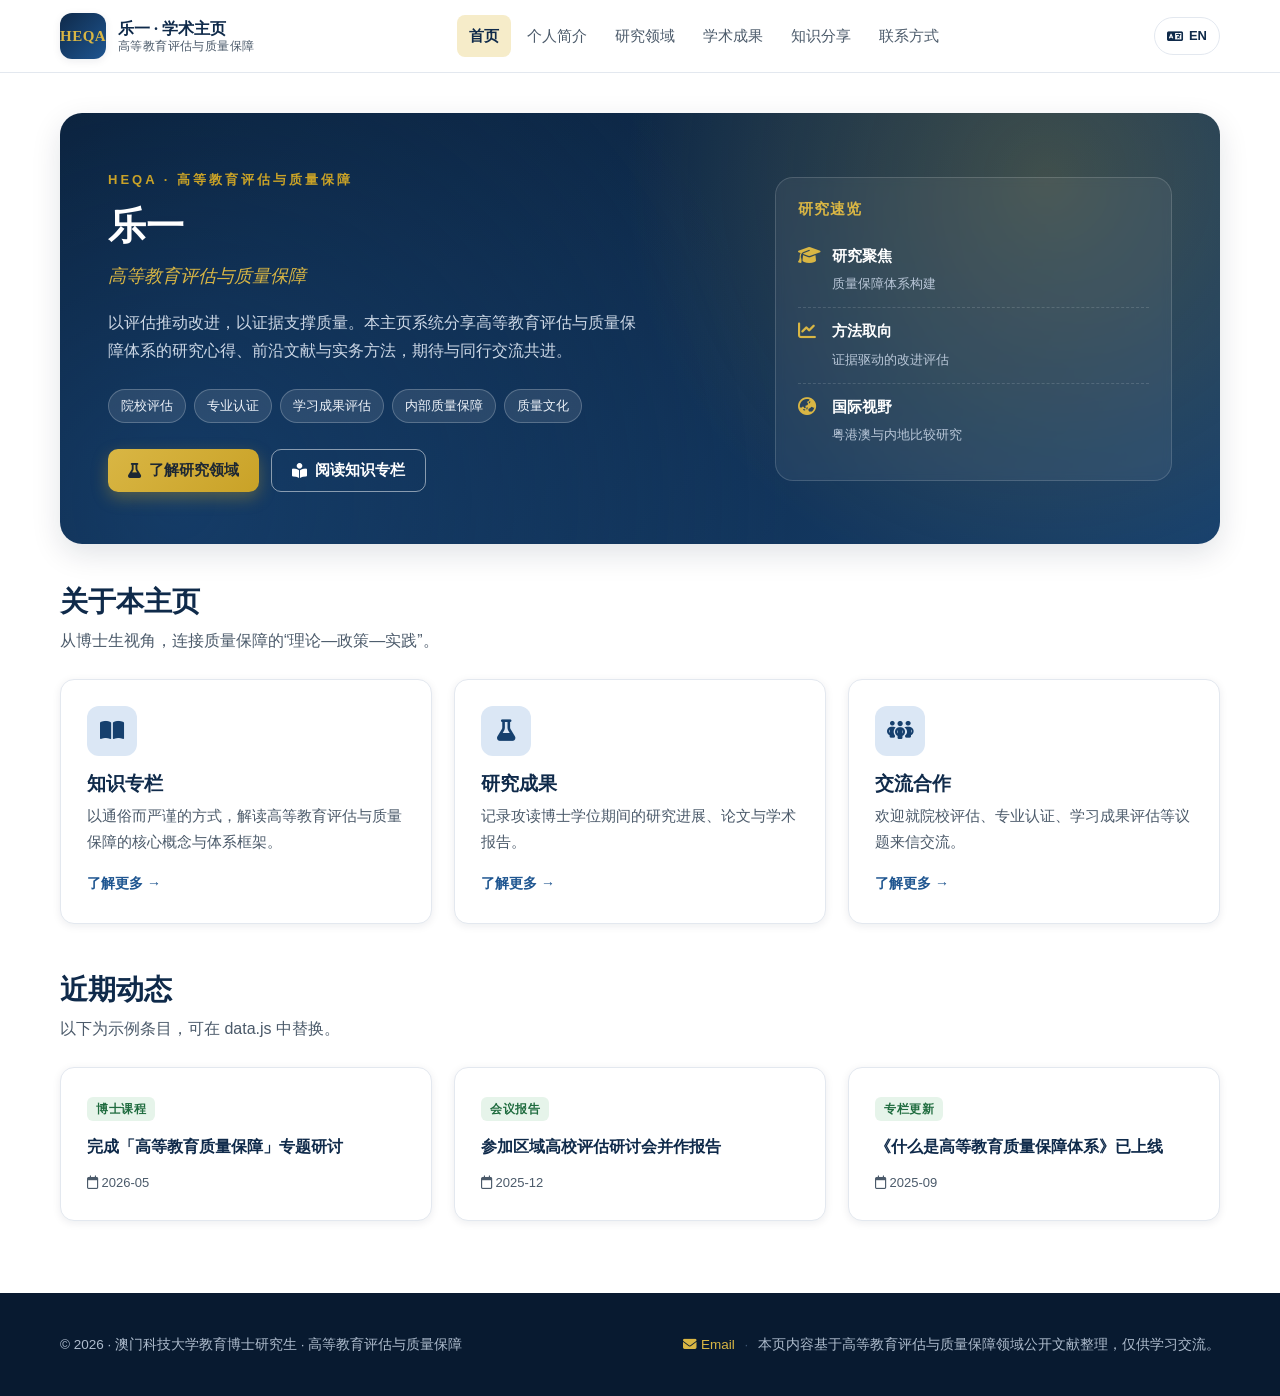
==== index.html @ 253b326a "Initial commit: 个人学术主页（高等教育评估与质量保障）" ====
<!DOCTYPE html>
<html lang="zh-CN">
<head>
  <meta charset="UTF-8" />
  <meta name="viewport" content="width=device-width, initial-scale=1.0" />
  <meta name="description" content="高等教育评估与质量保障体系知识分享主页" />
  <title>高等教育评估与质量保障 · Academic Homepage</title>
  <link rel="icon" type="image/svg+xml" href="data:image/svg+xml,%3Csvg xmlns='http://www.w3.org/2000/svg' viewBox='0 0 100 100'%3E%3Crect width='100' height='100' rx='20' fill='%230f2a4a'/%3E%3Ctext x='50' y='68' font-size='52' text-anchor='middle' fill='%23c9a227' font-family='Georgia'%3E%E8%B5%B7%3C/text%3E%3C/svg%3E" />
  <link rel="stylesheet" href="css/style.css" />
  <link rel="stylesheet" href="https://cdnjs.cloudflare.com/ajax/libs/font-awesome/6.5.2/css/all.min.css" />
</head>
<body>
  <a class="skip-link" href="#main">跳到主要内容 / Skip to content</a>

  <!-- ======= Header ======= -->
  <header class="site-header" id="siteHeader">
    <div class="container header-inner">
      <a class="brand" href="#/home" data-nav="home">
        <span class="brand-mark">HEQA</span>
        <span class="brand-text">
          <strong id="brandTitle">高等教育评估与质量保障</strong>
          <small id="brandSub">Academic Homepage · 学术主页</small>
        </span>
      </a>

      <nav class="main-nav" id="mainNav" aria-label="主导航">
        <button class="nav-link" data-nav="home" data-i18n="nav.home">首页</button>
        <button class="nav-link" data-nav="about" data-i18n="nav.about">个人简介</button>
        <button class="nav-link" data-nav="research" data-i18n="nav.research">研究领域</button>
        <button class="nav-link" data-nav="publications" data-i18n="nav.publications">学术成果</button>
        <button class="nav-link" data-nav="knowledge" data-i18n="nav.knowledge">知识分享</button>
        <button class="nav-link" data-nav="contact" data-i18n="nav.contact">联系方式</button>
      </nav>

      <div class="header-tools">
        <button class="lang-toggle" id="langToggle" aria-label="切换语言">
          <i class="fa-solid fa-language"></i>
          <span id="langLabel">EN</span>
        </button>
        <button class="menu-toggle" id="menuToggle" aria-label="打开菜单" aria-expanded="false">
          <i class="fa-solid fa-bars"></i>
        </button>
      </div>
    </div>
  </header>

  <!-- ======= Main ======= -->
  <main id="main">
    <!-- 单页应用内容容器：由 app.js 按路由渲染 -->
    <div id="app" class="page-container"></div>
  </main>

  <!-- ======= Footer ======= -->
  <footer class="site-footer">
    <div class="container footer-inner">
      <p id="footerNote">© 2026 · 澳门科技大学教育博士研究生 · 高等教育评估与质量保障</p>
      <p class="footer-links">
        <a href="mailto:junjiel10@student.must.edu.mo"><i class="fa-solid fa-envelope"></i> Email</a>
        <span class="dot">·</span>
        <span data-i18n="footer.built">基于知识共享精神维护，欢迎交流指正。</span>
      </p>
    </div>
  </footer>

  <!-- 文章/弹窗渲染目标 -->
  <div id="modalRoot"></div>

  <script src="js/data.js"></script>
  <script src="js/app.js"></script>
</body>
</html>
---- css/style.css ----
/* ============================================================
   Academic Homepage — Higher Education Assessment & QA
   学术风格：深蓝 + 金 + 白，衬线标题，干净可读
   ============================================================ */

:root {
  --navy-900: #081a30;
  --navy-800: #0f2a4a;
  --navy-700: #16406e;
  --navy-600: #1e5590;
  --navy-100: #dbe7f5;
  --gold-500: #c9a227;
  --gold-400: #d9b644;
  --gold-100: #f6ecc9;
  --ink: #1c2733;
  --ink-soft: #4b5a6a;
  --paper: #ffffff;
  --paper-soft: #f6f8fb;
  --line: #e3e8ef;
  --shadow-sm: 0 2px 8px rgba(8, 26, 48, .08);
  --shadow-md: 0 10px 30px rgba(8, 26, 48, .12);
  --radius: 14px;
  --serif: "Georgia", "Times New Roman", "Songti SC", "STSong", "SimSun", "Noto Serif SC", serif;
  --sans: "Segoe UI", "Microsoft YaHei", "PingFang SC", "Helvetica Neue", Arial, sans-serif;
}

* { box-sizing: border-box; }

html { scroll-behavior: smooth; }

body {
  margin: 0;
  font-family: var(--sans);
  color: var(--ink);
  background: var(--paper);
  line-height: 1.75;
  -webkit-font-smoothing: antialiased;
}

h1, h2, h3, .serif { font-family: var(--serif); }
h1, h2, h3 { line-height: 1.3; color: var(--navy-800); margin: 0 0 .5rem; }

a { color: var(--navy-600); text-decoration: none; }
a:hover { color: var(--gold-500); }

img { max-width: 100%; display: block; }

.container { width: min(1160px, 92%); margin-inline: auto; }

.skip-link {
  position: absolute; left: -999px; top: 0;
  background: var(--gold-500); color: #fff; padding: 8px 16px; z-index: 3000;
}
.skip-link:focus { left: 8px; top: 8px; }

/* ============ Header ============ */
.site-header {
  position: sticky; top: 0; z-index: 100;
  background: rgba(255,255,255,.92);
  backdrop-filter: blur(10px);
  border-bottom: 1px solid var(--line);
}
.header-inner { display: flex; align-items: center; justify-content: space-between; gap: 16px; min-height: 72px; }

.brand { display: flex; align-items: center; gap: 12px; }
.brand-mark {
  display: grid; place-items: center;
  width: 46px; height: 46px; border-radius: 12px;
  background: linear-gradient(135deg, var(--navy-800), var(--navy-600));
  color: var(--gold-400); font-family: var(--serif); font-weight: 700; font-size: 15px; letter-spacing: .5px;
  box-shadow: var(--shadow-sm);
}
.brand-text { display: flex; flex-direction: column; line-height: 1.25; }
.brand-text strong { color: var(--navy-800); font-size: 16px; font-family: var(--serif); }
.brand-text small { color: var(--ink-soft); font-size: 11.5px; letter-spacing: .4px; }

.main-nav { display: flex; align-items: center; gap: 4px; }
.nav-link {
  border: 0; background: transparent; cursor: pointer;
  font: inherit; font-size: 15px; color: var(--ink-soft);
  padding: 8px 12px; border-radius: 8px; transition: all .2s ease;
}
.nav-link:hover { color: var(--navy-800); background: var(--paper-soft); }
.nav-link.active { color: var(--navy-800); font-weight: 600; background: var(--gold-100); }

.header-tools { display: flex; align-items: center; gap: 8px; }
.lang-toggle {
  display: inline-flex; align-items: center; gap: 6px;
  border: 1px solid var(--line); background: var(--paper);
  color: var(--navy-800); cursor: pointer;
  font: inherit; font-size: 13px; font-weight: 600;
  padding: 7px 12px; border-radius: 999px; transition: all .2s ease;
}
.lang-toggle:hover { border-color: var(--navy-600); background: var(--navy-100); }

.menu-toggle { display: none; border: 0; background: transparent; font-size: 20px; color: var(--navy-800); cursor: pointer; }

/* ============ Page scaffolding ============ */
.page-container { padding: 40px 0 72px; min-height: 60vh; }

.page-head {
  text-align: center; max-width: 760px; margin: 0 auto 40px;
  padding-bottom: 24px; border-bottom: 1px solid var(--line);
}
.eyebrow {
  display: inline-block; color: var(--gold-500); font-weight: 700;
  letter-spacing: 3px; text-transform: uppercase; font-size: 13px; margin-bottom: 10px;
}
.page-head h1 { font-size: clamp(28px, 4vw, 40px); margin-bottom: 12px; }
.page-head p { color: var(--ink-soft); font-size: 16px; margin: 0; }

/* reveal animation */
.reveal { opacity: 0; transform: translateY(18px); transition: opacity .6s ease, transform .6s ease; }
.reveal.visible { opacity: 1; transform: none; }

/* ============ Home / Hero ============ */
.hero {
  border-radius: 22px; overflow: hidden; position: relative;
  background:
    radial-gradient(circle at 85% 15%, rgba(201,162,39,.25), transparent 40%),
    radial-gradient(circle at 10% 90%, rgba(30,85,144,.45), transparent 55%),
    linear-gradient(135deg, var(--navy-900), var(--navy-700));
  color: #eef3fa; padding: 52px 48px;
  display: grid; gap: 30px; margin-bottom: 40px;
  box-shadow: var(--shadow-md);
}
.hero-grid { display: grid; grid-template-columns: 1.6fr 1fr; gap: 32px; align-items: center; }
.hero h1 { color: #fff; font-size: clamp(26px, 4vw, 38px); margin-bottom: 10px; }
.hero .title-en { color: var(--gold-400); font-size: clamp(14px, 2vw, 18px); font-family: var(--serif); font-style: italic; }
.hero .tagline { color: #cdd8e6; font-size: 16px; margin: 16px 0 24px; max-width: 60ch; }
.hero-chips { display: flex; flex-wrap: wrap; gap: 8px; margin-bottom: 26px; }
.chip {
  background: rgba(255,255,255,.1); border: 1px solid rgba(255,255,255,.22);
  color: #eef3fa; padding: 5px 12px; border-radius: 999px; font-size: 13px;
}

.hero-actions { display: flex; flex-wrap: wrap; gap: 12px; }
.btn {
  display: inline-flex; align-items: center; gap: 8px;
  padding: 11px 20px; border-radius: 10px; font-weight: 600; font-size: 15px;
  border: 0; cursor: pointer; transition: transform .15s ease, box-shadow .2s ease, background .2s ease;
}
.btn:active { transform: scale(.98); }
.btn-gold { background: linear-gradient(135deg, var(--gold-400), var(--gold-500)); color: #1c2733; box-shadow: 0 6px 16px rgba(201,162,39,.35); }
.btn-gold:hover { transform: translateY(-2px); color: #1c2733; }
.btn-ghost { background: transparent; color: #fff; border: 1px solid rgba(255,255,255,.5); }
.btn-ghost:hover { background: rgba(255,255,255,.1); color: #fff; }
.btn-outline { background: transparent; color: var(--navy-700); border: 1px solid var(--navy-600); }
.btn-outline:hover { background: var(--navy-100); color: var(--navy-800); }

.hero-card {
  background: rgba(255,255,255,.06); border: 1px solid rgba(255,255,255,.15);
  border-radius: 18px; padding: 22px; backdrop-filter: blur(4px);
}
.hero-card h3 { color: var(--gold-400); font-size: 15px; letter-spacing: 1px; margin-bottom: 14px; }
.hero-stat { display: flex; gap: 12px; padding: 10px 0; border-bottom: 1px dashed rgba(255,255,255,.14); }
.hero-stat:last-child { border-bottom: 0; }
.hero-stat i { color: var(--gold-400); font-size: 18px; margin-top: 4px; width: 22px; }
.hero-stat b { display: block; color: #fff; font-size: 15px; }
.hero-stat span { color: #b9c7d8; font-size: 13px; }

/* home cards row */
.section-title { font-size: clamp(20px, 3vw, 28px); margin-bottom: 6px; }
.section-sub { color: var(--ink-soft); margin: 0 0 24px; }
.grid-3 { display: grid; grid-template-columns: repeat(3, 1fr); gap: 22px; }
.grid-2 { display: grid; grid-template-columns: repeat(2, 1fr); gap: 22px; }

.card {
  background: var(--paper); border: 1px solid var(--line);
  border-radius: var(--radius); padding: 26px; transition: all .25s ease;
  box-shadow: var(--shadow-sm);
}
.card:hover { transform: translateY(-4px); box-shadow: var(--shadow-md); }
.card-icon {
  width: 50px; height: 50px; border-radius: 12px; display: grid; place-items: center;
  background: var(--navy-100); color: var(--navy-700); font-size: 21px; margin-bottom: 16px;
}
.card h3 { font-size: 19px; margin-bottom: 8px; }
.card p { color: var(--ink-soft); font-size: 14.5px; margin: 0 0 14px; }
.card a.more { font-size: 14px; font-weight: 600; }
.clickable { cursor: pointer; }

/* ============ About ============ */
.about-layout { display: grid; grid-template-columns: 320px 1fr; gap: 34px; align-items: start; }
.profile-card { text-align: center; position: sticky; top: 96px; }
.avatar {
  width: 150px; height: 150px; margin: 0 auto 16px; border-radius: 50%;
  display: grid; place-items: center; font-size: 60px; color: #fff;
  background: linear-gradient(135deg, var(--navy-800), var(--navy-600));
  box-shadow: 0 10px 26px rgba(15,42,74,.3); overflow: hidden;
}
.profile-card h2 { font-size: 22px; margin-bottom: 4px; }
.profile-card .role { color: var(--gold-500); font-weight: 600; font-size: 14px; }
.profile-meta { text-align: left; margin-top: 18px; border-top: 1px dashed var(--line); padding-top: 16px; }
.profile-meta li { list-style: none; display: flex; gap: 10px; font-size: 14px; margin-bottom: 10px; color: var(--ink-soft); }
.profile-meta i { color: var(--navy-600); width: 18px; margin-top: 4px; }

.bio p { color: var(--ink-soft); }
.bio h2 { margin-top: 8px; }

/* timeline for education */
.timeline { position: relative; margin: 26px 0 0 6px; padding-left: 26px; }
.timeline::before { content: ""; position: absolute; left: 6px; top: 6px; bottom: 6px; width: 2px; background: var(--navy-100); }
.tl-item { position: relative; margin-bottom: 22px; }
.tl-item::before {
  content: ""; position: absolute; left: -26px; top: 8px;
  width: 12px; height: 12px; border-radius: 50%;
  background: var(--gold-500); border: 3px solid var(--paper); box-shadow: 0 0 0 2px var(--gold-500);
}
.tl-year { font-size: 13px; font-weight: 700; color: var(--gold-500); letter-spacing: 1px; }
.tl-item h4 { margin: 2px 0 2px; font-size: 16.5px; }
.tl-item p { margin: 0; color: var(--ink-soft); font-size: 14px; }

/* advisor quote */
.advisor-box {
  display: flex; gap: 18px; margin-top: 30px;
  background: linear-gradient(135deg, var(--gold-100), #fff7e6);
  border-left: 4px solid var(--gold-500);
  border-radius: 0 var(--radius) var(--radius) 0; padding: 20px 24px;
}
.advisor-box i { color: var(--gold-500); font-size: 22px; }
.advisor-box p { margin: 0; font-size: 15px; color: var(--navy-800); font-style: italic; }

/* ============ Research ============ */
.research-intro { background: var(--paper-soft); border: 1px solid var(--line); border-radius: var(--radius); padding: 26px 28px; margin-bottom: 30px; }
.research-intro p { color: var(--ink-soft); margin: 0 0 10px; }
.research-intro p:last-child { margin: 0; }
.research-intro ul { color: var(--ink-soft); padding-left: 22px; }
.research-intro li { margin-bottom: 8px; }

.area-card { display: flex; gap: 18px; }
.area-num {
  flex: 0 0 auto; width: 46px; height: 46px; border-radius: 12px;
  display: grid; place-items: center; font-family: var(--serif); font-weight: 700; font-size: 20px;
  color: #fff; background: linear-gradient(135deg, var(--navy-700), var(--navy-600));
}
.area-card h3 { font-size: 18.5px; margin-bottom: 6px; }
.area-card p { color: var(--ink-soft); font-size: 14.5px; margin: 0 0 12px; }
.tags { display: flex; flex-wrap: wrap; gap: 6px; }
.tag { background: var(--paper-soft); border: 1px solid var(--line); color: var(--navy-600); font-size: 12.5px; padding: 3px 10px; border-radius: 999px; }

/* methodology mini-grid */
.meth-chip { text-align: center; padding: 18px 12px; border: 1px solid var(--line); border-radius: 12px; background: var(--paper-soft); }
.meth-chip i { font-size: 22px; color: var(--navy-600); }
.meth-chip div { font-size: 13.5px; font-weight: 600; margin-top: 8px; color: var(--navy-800); }

/* ============ Publications ============ */
.pub-year { font-family: var(--serif); color: var(--gold-500); font-weight: 700; font-size: 20px; margin: 30px 0 14px; padding-bottom: 6px; border-bottom: 2px solid var(--navy-100); }
.pub-list { list-style: none; margin: 0 0 10px; padding: 0; }
.pub-item {
  padding: 18px 4px; border-bottom: 1px dashed var(--line);
  transition: padding-left .2s ease;
}
.pub-item:hover { padding-left: 8px; }
.pub-type {
  display: inline-block; font-size: 11.5px; font-weight: 700; letter-spacing: .5px;
  padding: 2px 9px; border-radius: 6px; margin-bottom: 8px;
}
.pt-journal { background: var(--navy-100); color: var(--navy-700); }
.pt-conf { background: var(--gold-100); color: #8a6d12; }
.pt-report { background: #e6f4ea; color: #1e6b3e; }
.pt-project { background: #fdeaea; color: #a03c3c; }
.pub-item h4 { font-size: 16px; margin: 0 0 6px; }
.pub-item .authors { font-size: 13.5px; color: var(--ink-soft); margin: 0 0 4px; }
.pub-item .venue { font-size: 13px; color: var(--navy-600); margin: 0; font-style: italic; }

.notice {
  display: flex; gap: 12px; align-items: flex-start;
  background: var(--gold-100); border: 1px solid #ecd89a; border-radius: var(--radius);
  padding: 14px 18px; color: #6b5407; font-size: 14px; margin-top: 28px;
}
.notice i { color: #a88616; margin-top: 4px; }

/* ============ Knowledge ============ */
.know-card .card-icon { background: var(--gold-100); color: #a88616; }
.know-card h3 { font-size: 18px; margin-bottom: 8px; }
.know-card p { color: var(--ink-soft); font-size: 14px; }
.know-meta { font-size: 12.5px; color: var(--ink-soft); display: flex; gap: 12px; margin-bottom: 12px; }

/* ============ Contact ============ */
.contact-grid { display: grid; grid-template-columns: 1.1fr .9fr; gap: 30px; align-items: start; }
.contact-item {
  display: flex; gap: 16px; align-items: center;
  border: 1px solid var(--line); border-radius: var(--radius);
  padding: 18px 20px; margin-bottom: 14px; transition: all .2s ease; background: var(--paper);
}
.contact-item:hover { box-shadow: var(--shadow-md); transform: translateY(-2px); }
.contact-item .ci-icon {
  flex: 0 0 auto; width: 46px; height: 46px; border-radius: 12px; display: grid; place-items: center;
  font-size: 19px; color: #fff; background: linear-gradient(135deg, var(--navy-700), var(--navy-600));
}
.contact-item b { display: block; font-size: 15.5px; }
.contact-item span { color: var(--ink-soft); font-size: 13.5px; word-break: break-all; }

.contact-note { background: var(--paper-soft); border: 1px solid var(--line); border-radius: var(--radius); padding: 22px 24px; font-size: 14.5px; color: var(--ink-soft); }
.contact-note h3 { font-size: 17px; }
.contact-note p { margin: 0 0 8px; }
.contact-note li { margin-bottom: 8px; }

/* ============ Article / Modal ============ */
.article-html h2 { font-size: 22px; margin: 24px 0 10px; }
.article-html h3 { font-size: 18px; margin: 20px 0 8px; }
.article-html p { color: var(--ink-soft); margin: 0 0 14px; }
.article-html ul, .article-html ol { color: var(--ink-soft); padding-left: 22px; }
.article-html li { margin-bottom: 6px; }
.article-html blockquote {
  margin: 18px 0; padding: 12px 18px; border-left: 4px solid var(--gold-500);
  background: var(--gold-100); border-radius: 0 10px 10px 0; color: var(--navy-800);
}
.article-html code, .article-html .hl { background: var(--navy-100); color: var(--navy-700); padding: 1px 7px; border-radius: 5px; font-size: .92em; }
.article-html table { border-collapse: collapse; width: 100%; margin: 14px 0; font-size: 14px; }
.article-html th, .article-html td { border: 1px solid var(--line); padding: 8px 12px; text-align: left; }
.article-html th { background: var(--paper-soft); color: var(--navy-800); }

/* modal */
.modal-overlay {
  position: fixed; inset: 0; background: rgba(8,26,48,.55); z-index: 500;
  display: flex; align-items: flex-start; justify-content: center; padding: 40px 16px; overflow-y: auto;
  opacity: 0; pointer-events: none; transition: opacity .25s ease;
}
.modal-overlay.open { opacity: 1; pointer-events: auto; }
.modal-box {
  background: #fff; border-radius: 18px; max-width: 820px; width: 100%;
  box-shadow: 0 30px 80px rgba(0,0,0,.3); transform: translateY(14px); transition: transform .25s ease;
}
.modal-overlay.open .modal-box { transform: none; }
.modal-head { padding: 22px 28px 14px; border-bottom: 1px solid var(--line); display: flex; align-items: flex-start; justify-content: space-between; gap: 16px; }
.modal-head h2 { font-size: 22px; margin: 0; }
.modal-close { border: 0; background: var(--paper-soft); width: 36px; height: 36px; border-radius: 10px; cursor: pointer; font-size: 16px; color: var(--ink-soft); flex: 0 0 auto; }
.modal-close:hover { background: var(--gold-100); color: var(--navy-800); }
.modal-body { padding: 20px 28px 30px; }

/* ============ Footer ============ */
.site-footer { background: var(--navy-900); color: #aebccd; font-size: 13.5px; }
.footer-inner { padding: 26px 0; display: flex; justify-content: space-between; align-items: center; gap: 14px; flex-wrap: wrap; }
.site-footer a { color: var(--gold-400); }
.footer-links { margin: 0; }
.dot { margin: 0 6px; color: #3c5370; }

/* ============ Responsive ============ */
@media (max-width: 900px) {
  .grid-3 { grid-template-columns: repeat(2, 1fr); }
  .about-layout, .hero-grid, .contact-grid { grid-template-columns: 1fr; }
  .profile-card { position: static; }
  .hero { padding: 36px 26px; }
}

@media (max-width: 640px) {
  .menu-toggle { display: inline-flex; }
  .main-nav {
    position: fixed; inset: 72px 0 auto 0; background: #fff;
    flex-direction: column; align-items: stretch; gap: 0;
    padding: 12px 18px 18px; border-bottom: 1px solid var(--line);
    box-shadow: var(--shadow-md);
    transform: translateY(-130%); transition: transform .3s ease; z-index: 90;
  }
  .main-nav.open { transform: none; }
  .nav-link { padding: 12px 10px; text-align: left; border-bottom: 1px solid var(--paper-soft); }
  .grid-3, .grid-2 { grid-template-columns: 1fr; }
  .footer-inner { flex-direction: column; text-align: center; }
  .brand-text small { display: none; }
}
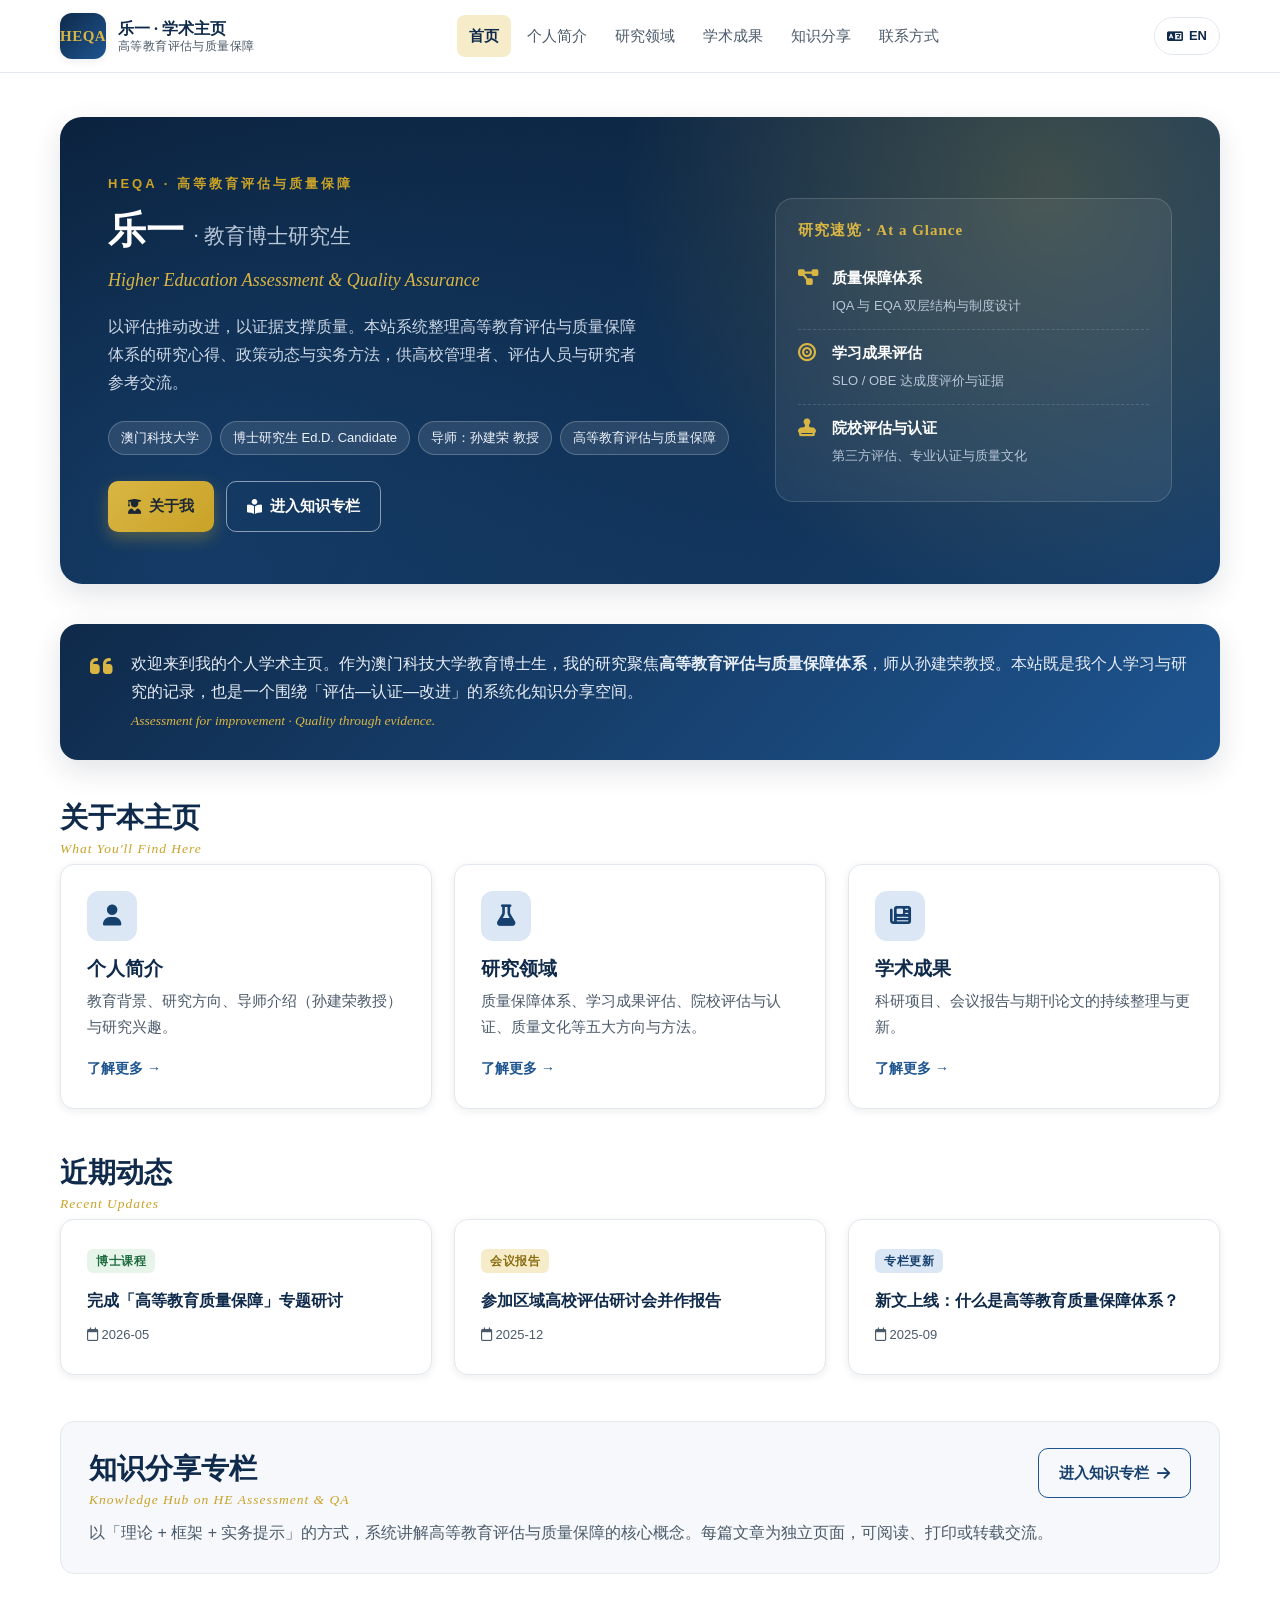
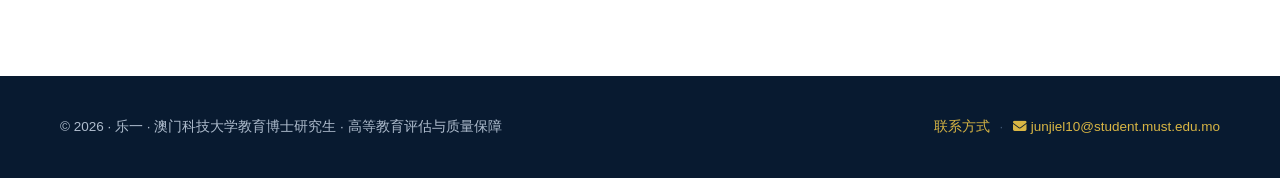
==== commit bd48471d: "重构为多页版学术主页：独立页面+独立文章页+中英界面" ====
--- a/index.html
+++ b/index.html
@@ -3,8 +3,8 @@
 <head>
   <meta charset="UTF-8" />
   <meta name="viewport" content="width=device-width, initial-scale=1.0" />
-  <meta name="description" content="高等教育评估与质量保障体系知识分享主页" />
-  <title>高等教育评估与质量保障 · Academic Homepage</title>
+  <meta name="description" content="乐一 · 澳门科技大学教育博士研究生 · 高等教育评估与质量保障体系学术主页" />
+  <title>乐一 · 高等教育评估与质量保障 | 学术主页</title>
   <link rel="icon" type="image/svg+xml" href="data:image/svg+xml,%3Csvg xmlns='http://www.w3.org/2000/svg' viewBox='0 0 100 100'%3E%3Crect width='100' height='100' rx='20' fill='%230f2a4a'/%3E%3Ctext x='50' y='68' font-size='52' text-anchor='middle' fill='%23c9a227' font-family='Georgia'%3E%E8%B5%B7%3C/text%3E%3C/svg%3E" />
   <link rel="stylesheet" href="css/style.css" />
   <link rel="stylesheet" href="https://cdnjs.cloudflare.com/ajax/libs/font-awesome/6.5.2/css/all.min.css" />
@@ -12,60 +12,139 @@
 <body>
   <a class="skip-link" href="#main">跳到主要内容 / Skip to content</a>
 
-  <!-- ======= Header ======= -->
-  <header class="site-header" id="siteHeader">
+  <!-- ===== Header ===== -->
+  <header class="site-header">
     <div class="container header-inner">
-      <a class="brand" href="#/home" data-nav="home">
+      <a class="brand" href="index.html">
         <span class="brand-mark">HEQA</span>
         <span class="brand-text">
-          <strong id="brandTitle">高等教育评估与质量保障</strong>
-          <small id="brandSub">Academic Homepage · 学术主页</small>
+          <strong data-i18n="brandName">乐一 · 学术主页</strong>
+          <small data-i18n="brandTag">高等教育评估与质量保障</small>
         </span>
       </a>
-
       <nav class="main-nav" id="mainNav" aria-label="主导航">
-        <button class="nav-link" data-nav="home" data-i18n="nav.home">首页</button>
-        <button class="nav-link" data-nav="about" data-i18n="nav.about">个人简介</button>
-        <button class="nav-link" data-nav="research" data-i18n="nav.research">研究领域</button>
-        <button class="nav-link" data-nav="publications" data-i18n="nav.publications">学术成果</button>
-        <button class="nav-link" data-nav="knowledge" data-i18n="nav.knowledge">知识分享</button>
-        <button class="nav-link" data-nav="contact" data-i18n="nav.contact">联系方式</button>
+        <a class="nav-link" href="index.html" data-i18n="nav.home">首页</a>
+        <a class="nav-link" href="about.html" data-i18n="nav.about">个人简介</a>
+        <a class="nav-link" href="research.html" data-i18n="nav.research">研究领域</a>
+        <a class="nav-link" href="publications.html" data-i18n="nav.publications">学术成果</a>
+        <a class="nav-link" href="knowledge.html" data-i18n="nav.knowledge">知识分享</a>
+        <a class="nav-link" href="contact.html" data-i18n="nav.contact">联系方式</a>
       </nav>
-
       <div class="header-tools">
-        <button class="lang-toggle" id="langToggle" aria-label="切换语言">
-          <i class="fa-solid fa-language"></i>
-          <span id="langLabel">EN</span>
-        </button>
-        <button class="menu-toggle" id="menuToggle" aria-label="打开菜单" aria-expanded="false">
-          <i class="fa-solid fa-bars"></i>
-        </button>
+        <button class="lang-toggle" id="langToggle" aria-label="切换语言"><i class="fa-solid fa-language"></i><span id="langLabel">EN</span></button>
+        <button class="menu-toggle" id="menuToggle" aria-label="打开菜单" aria-expanded="false"><i class="fa-solid fa-bars"></i></button>
       </div>
     </div>
   </header>
 
-  <!-- ======= Main ======= -->
   <main id="main">
-    <!-- 单页应用内容容器：由 app.js 按路由渲染 -->
-    <div id="app" class="page-container"></div>
+    <div class="container page-container" style="padding-top:44px">
+
+      <!-- Hero -->
+      <section class="hero reveal visible">
+        <div class="hero-grid">
+          <div>
+            <span class="eyebrow">HEQA · 高等教育评估与质量保障</span>
+            <h1>乐一 <span style="font-size:.55em;color:#b9c7d8;font-weight:400">· 教育博士研究生</span></h1>
+            <div class="title-en">Higher Education Assessment &amp; Quality Assurance</div>
+            <p class="tagline">以评估推动改进，以证据支撑质量。本站系统整理高等教育评估与质量保障体系的研究心得、政策动态与实务方法，供高校管理者、评估人员与研究者参考交流。</p>
+            <div class="hero-chips">
+              <span class="chip">澳门科技大学</span>
+              <span class="chip">博士研究生 Ed.D. Candidate</span>
+              <span class="chip">导师：孙建荣 教授</span>
+              <span class="chip">高等教育评估与质量保障</span>
+            </div>
+            <div class="hero-actions">
+              <a class="btn btn-gold" href="about.html"><i class="fa-solid fa-user-graduate"></i> 关于我</a>
+              <a class="btn btn-ghost" href="knowledge.html"><i class="fa-solid fa-book-open-reader"></i> <span data-i18n="common.readKnowledge">进入知识专栏</span></a>
+            </div>
+          </div>
+          <aside class="hero-card">
+            <h3>研究速览 · At a Glance</h3>
+            <div class="hero-stat"><i class="fa-solid fa-diagram-project"></i><div><b>质量保障体系</b><span>IQA 与 EQA 双层结构与制度设计</span></div></div>
+            <div class="hero-stat"><i class="fa-solid fa-bullseye"></i><div><b>学习成果评估</b><span>SLO / OBE 达成度评价与证据</span></div></div>
+            <div class="hero-stat"><i class="fa-solid fa-stamp"></i><div><b>院校评估与认证</b><span>第三方评估、专业认证与质量文化</span></div></div>
+          </aside>
+        </div>
+      </section>
+
+      <!-- 站点导语 -->
+      <div class="lead-strip reveal">
+        <i class="fa-solid fa-quote-left"></i>
+        <div>
+          <p>欢迎来到我的个人学术主页。作为澳门科技大学教育博士生，我的研究聚焦<b>高等教育评估与质量保障体系</b>，师从孙建荣教授。本站既是我个人学习与研究的记录，也是一个围绕「评估—认证—改进」的系统化知识分享空间。</p>
+          <span class="en-line">Assessment for improvement · Quality through evidence.</span>
+        </div>
+      </div>
+
+      <!-- 三大入口 -->
+      <h2 class="section-title reveal">关于本主页 <span class="en-sub">What You'll Find Here</span></h2>
+      <div class="grid-3" style="margin-bottom:46px">
+        <article class="card reveal">
+          <div class="card-icon"><i class="fa-solid fa-user"></i></div>
+          <h3>个人简介</h3>
+          <p>教育背景、研究方向、导师介绍（孙建荣教授）与研究兴趣。</p>
+          <a class="more" href="about.html" data-i18n="common.learnMore">了解更多 →</a>
+        </article>
+        <article class="card reveal">
+          <div class="card-icon"><i class="fa-solid fa-flask"></i></div>
+          <h3>研究领域</h3>
+          <p>质量保障体系、学习成果评估、院校评估与认证、质量文化等五大方向与方法。</p>
+          <a class="more" href="research.html" data-i18n="common.learnMore">了解更多 →</a>
+        </article>
+        <article class="card reveal">
+          <div class="card-icon"><i class="fa-solid fa-newspaper"></i></div>
+          <h3>学术成果</h3>
+          <p>科研项目、会议报告与期刊论文的持续整理与更新。</p>
+          <a class="more" href="publications.html" data-i18n="common.learnMore">了解更多 →</a>
+        </article>
+      </div>
+
+      <!-- 近期动态 -->
+      <h2 class="section-title reveal">近期动态 <span class="en-sub">Recent Updates</span></h2>
+      <div class="grid-3" style="margin-bottom:46px">
+        <div class="card reveal">
+          <span class="pub-type pt-report">博士课程</span>
+          <h3 style="font-size:16px;margin-top:10px">完成「高等教育质量保障」专题研讨</h3>
+          <span style="color:var(--ink-soft);font-size:13px"><i class="fa-regular fa-calendar"></i> 2026-05</span>
+        </div>
+        <div class="card reveal">
+          <span class="pub-type pt-conf">会议报告</span>
+          <h3 style="font-size:16px;margin-top:10px">参加区域高校评估研讨会并作报告</h3>
+          <span style="color:var(--ink-soft);font-size:13px"><i class="fa-regular fa-calendar"></i> 2025-12</span>
+        </div>
+        <div class="card reveal">
+          <span class="pub-type pt-journal">专栏更新</span>
+          <h3 style="font-size:16px;margin-top:10px">新文上线：什么是高等教育质量保障体系？</h3>
+          <span style="color:var(--ink-soft);font-size:13px"><i class="fa-regular fa-calendar"></i> 2025-09</span>
+        </div>
+      </div>
+
+      <!-- 知识专栏入口 -->
+      <section class="research-intro reveal">
+        <div class="head-row">
+          <h2 class="section-title" style="margin:0">知识分享专栏 <span class="en-sub">Knowledge Hub on HE Assessment &amp; QA</span></h2>
+          <a class="btn btn-outline" href="knowledge.html"><span data-i18n="common.readKnowledge">进入知识专栏</span> <i class="fa-solid fa-arrow-right"></i></a>
+        </div>
+        <p style="margin-top:10px">以「理论 + 框架 + 实务提示」的方式，系统讲解高等教育评估与质量保障的核心概念。每篇文章为独立页面，可阅读、打印或转载交流。</p>
+      </section>
+
+    </div>
   </main>
 
-  <!-- ======= Footer ======= -->
+  <!-- ===== Footer ===== -->
   <footer class="site-footer">
     <div class="container footer-inner">
-      <p id="footerNote">© 2026 · 澳门科技大学教育博士研究生 · 高等教育评估与质量保障</p>
+      <p>© <span id="year">2026</span> · 乐一 · 澳门科技大学教育博士研究生 · 高等教育评估与质量保障</p>
       <p class="footer-links">
-        <a href="mailto:junjiel10@student.must.edu.mo"><i class="fa-solid fa-envelope"></i> Email</a>
+        <a href="contact.html" data-i18n="nav.contact">联系方式</a>
         <span class="dot">·</span>
-        <span data-i18n="footer.built">基于知识共享精神维护，欢迎交流指正。</span>
+        <a href="mailto:junjiel10@student.must.edu.mo"><i class="fa-solid fa-envelope"></i> junjiel10@student.must.edu.mo</a>
       </p>
     </div>
   </footer>
 
-  <!-- 文章/弹窗渲染目标 -->
-  <div id="modalRoot"></div>
-
-  <script src="js/data.js"></script>
-  <script src="js/app.js"></script>
+  <script src="js/i18n.js"></script>
+  <script src="js/main.js"></script>
 </body>
 </html>
--- a/css/style.css
+++ b/css/style.css
@@ -360,3 +360,91 @@
   .footer-inner { flex-direction: column; text-align: center; }
   .brand-text small { display: none; }
 }
+
+/* ============================================================
+   多页版新增样式（页面 / 文章页 / 双语副标等）
+   ============================================================ */
+
+.main-nav a.nav-link { display: inline-flex; align-items: center; }
+
+/* 双语小标题：中文主标题下方的英文衬线副标 */
+.en-sub {
+  display: block; font-family: var(--serif); font-style: italic;
+  color: var(--gold-500); font-size: 13.5px; letter-spacing: 1px;
+  font-weight: 400; margin-top: 4px;
+}
+.head-row { display: flex; align-items: baseline; justify-content: space-between; flex-wrap: wrap; gap: 8px; }
+
+/* 首页导语横幅（分区引言） */
+.lead-strip {
+  background: linear-gradient(135deg, var(--navy-800), var(--navy-600));
+  color: #e8eef6; border-radius: 18px; padding: 26px 30px; margin: 0 0 40px;
+  display: flex; gap: 18px; align-items: flex-start; box-shadow: var(--shadow-md);
+}
+.lead-strip i { color: var(--gold-400); font-size: 26px; margin-top: 4px; }
+.lead-strip p { margin: 0; font-size: 16px; }
+.lead-strip .en-line { color: var(--gold-400); font-family: var(--serif); font-style: italic; font-size: 13.5px; }
+
+/* 列表页 / 简介页通用卡片间距 */
+.stack > * + * { margin-top: 22px; }
+.mini-list { list-style: none; margin: 0; padding: 0; }
+.mini-list li { display: flex; gap: 10px; margin-bottom: 10px; color: var(--ink-soft); }
+.mini-list i { color: var(--navy-600); width: 18px; margin-top: 4px; }
+
+/* 研究领域编号条 */
+.area-num-lg {
+  display: grid; place-items: center; flex: 0 0 auto;
+  width: 60px; height: 60px; border-radius: 16px;
+  font-family: var(--serif); font-weight: 700; font-size: 26px; color: #fff;
+  background: linear-gradient(135deg, var(--navy-700), var(--navy-600));
+  box-shadow: var(--shadow-sm);
+}
+
+/* 文章页 */
+.article-toolbar { display: flex; justify-content: space-between; align-items: center; margin-bottom: 18px; }
+.back-link {
+  display: inline-flex; align-items: center; gap: 8px; font-weight: 600;
+  font-size: 14.5px; color: var(--navy-600);
+}
+.article-hero {
+  border-radius: 18px; padding: 30px 34px; margin-bottom: 26px; color: #eef3fa;
+  background:
+    radial-gradient(circle at 88% 10%, rgba(201,162,39,.28), transparent 45%),
+    linear-gradient(135deg, var(--navy-900), var(--navy-700));
+  box-shadow: var(--shadow-md);
+}
+.article-hero h1 { color: #fff; font-size: clamp(24px, 3.4vw, 34px); margin-bottom: 10px; }
+.article-hero .meta { color: #b9c7d8; font-size: 14px; display: flex; gap: 14px; flex-wrap: wrap; }
+.article-hero .meta i { color: var(--gold-400); margin-right: 4px; }
+.article-abstract { color: var(--gold-100); font-style: italic; }
+
+.article-body-wrap {
+  background: var(--paper); border: 1px solid var(--line); border-radius: var(--radius);
+  padding: 34px clamp(18px, 4vw, 46px); box-shadow: var(--shadow-sm);
+}
+.article-body-wrap .article-html p { font-size: 16px; }
+
+/* 作者署名条 */
+.byline {
+  display: flex; align-items: center; gap: 12px; margin: 8px 0 22px;
+  font-size: 14px; color: var(--ink-soft);
+}
+.byline .avatar-sm {
+  width: 40px; height: 40px; border-radius: 50%; display: grid; place-items: center;
+  background: linear-gradient(135deg, var(--navy-700), var(--navy-600)); color: #fff;
+}
+.byline b { color: var(--navy-800); }
+
+/* 相关阅读 */
+.related { margin-top: 34px; }
+.related h3 { font-size: 17px; margin-bottom: 12px; }
+
+/* 打印友好（可保存为 PDF） */
+@media print {
+  .site-header, .site-footer, .article-toolbar, .menu-toggle { display: none !important; }
+  body { background: #fff; }
+  .article-hero { color: var(--navy-800); background: none; box-shadow: none; border: 1px solid var(--line); }
+  .article-hero h1 { color: var(--navy-800); }
+  .article-hero .meta { color: var(--ink-soft); }
+  .article-abstract { color: var(--ink-soft); }
+}
